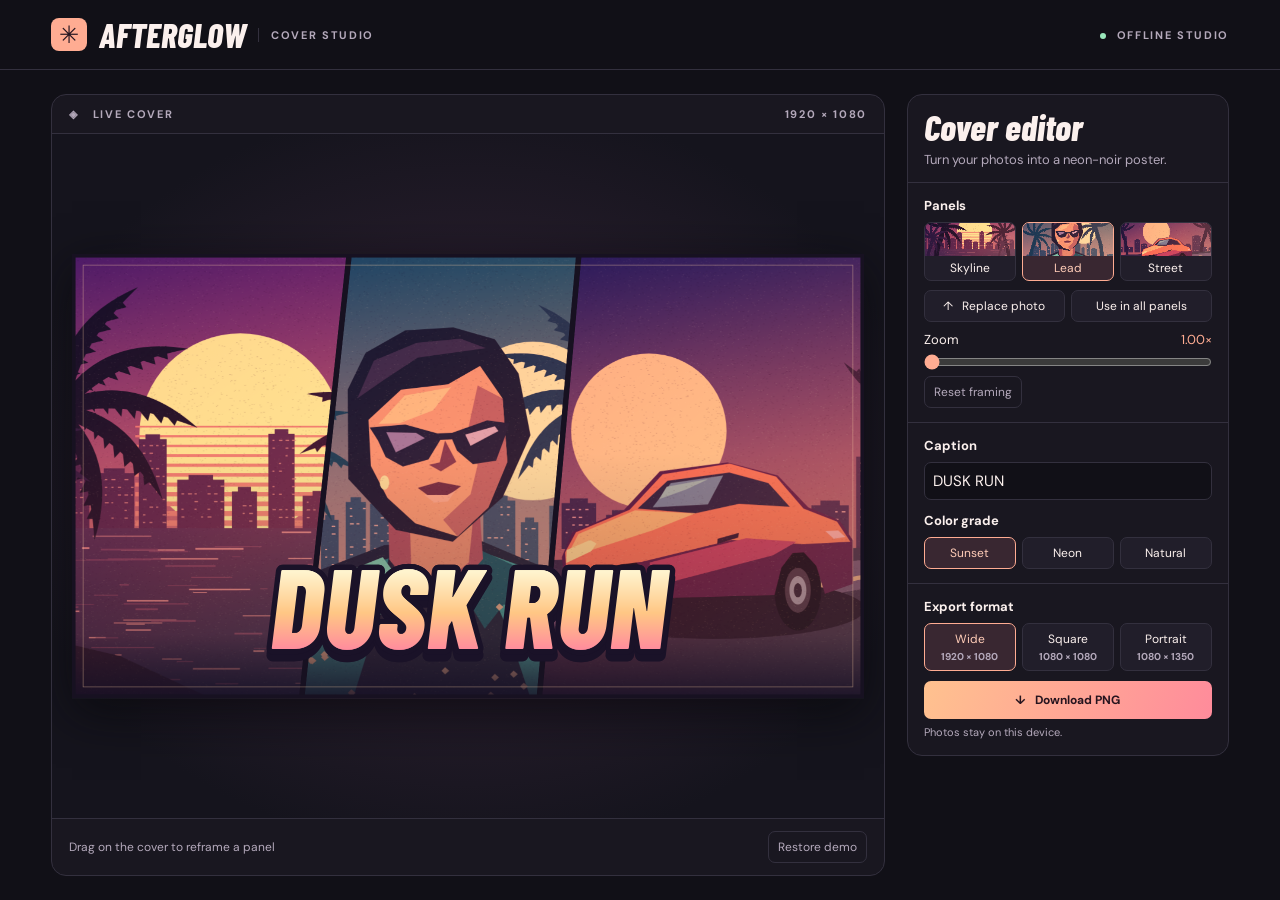
==== index.html @ 69e6e4e0 "Publish project with Chinese and English usage instructions" ====
<!doctype html>
<html lang="en">
<meta charset="utf-8">
<meta name="viewport" content="width=device-width, initial-scale=1">
<meta http-equiv="refresh" content="0; url=./app/index.html">
<title>Afterglow Cover Studio</title>
<p><a href="./app/index.html">打开作品 / Open Afterglow Cover Studio</a></p>
</html>
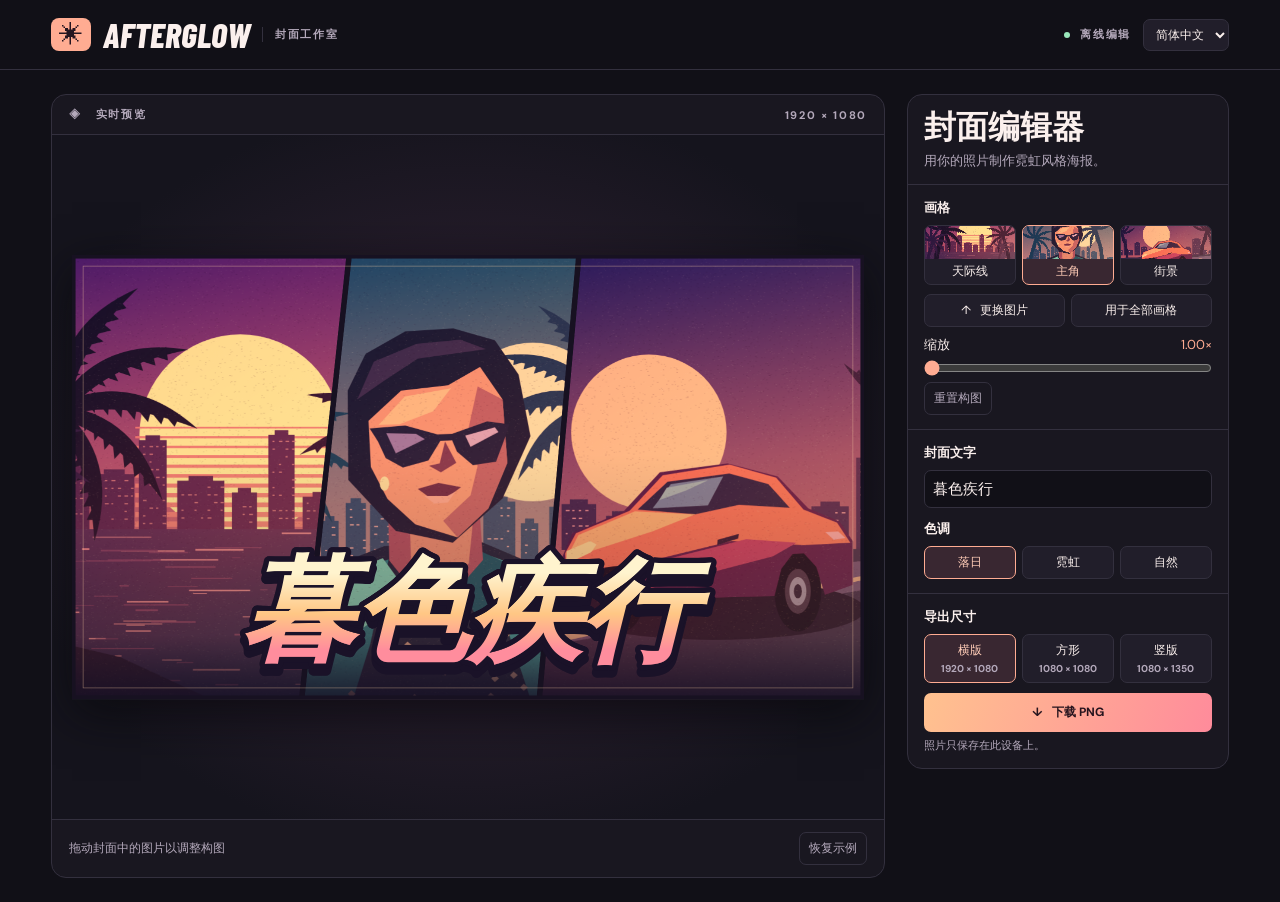
==== commit 5bcce018: "Localize the public release in Simplified Chinese and English" ====
--- a/index.html
+++ b/index.html
@@ -1,8 +1,8 @@
 <!doctype html>
-<html lang="en">
+<html lang="zh-CN">
 <meta charset="utf-8">
 <meta name="viewport" content="width=device-width, initial-scale=1">
 <meta http-equiv="refresh" content="0; url=./app/index.html">
-<title>Afterglow Cover Studio</title>
+<title>余晖封面工作室 / Afterglow Cover Studio</title>
 <p><a href="./app/index.html">打开作品 / Open Afterglow Cover Studio</a></p>
 </html>
